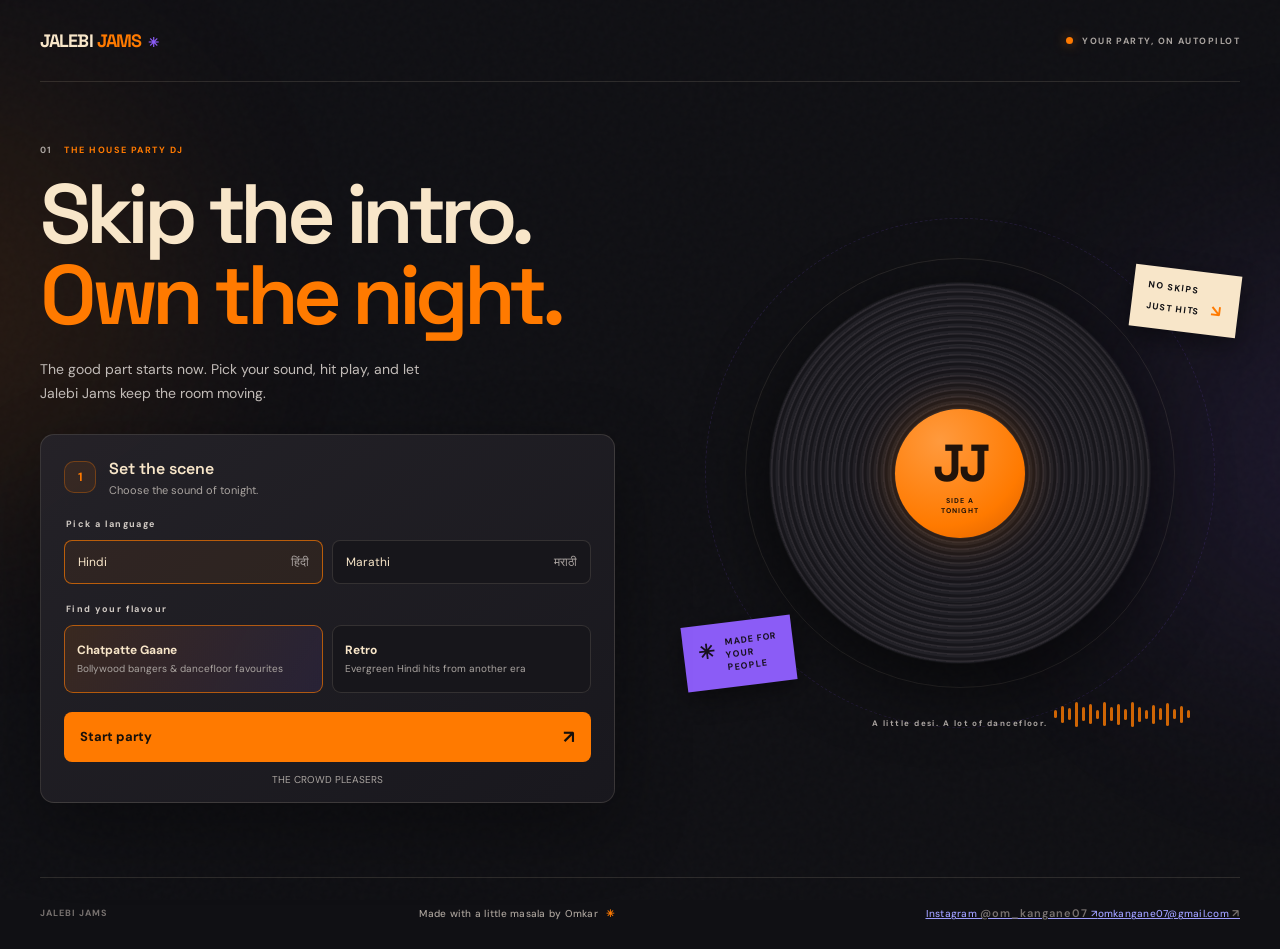
==== index.html @ 8feb36ad "Add public Instagram and email links" ====
<!doctype html>
<html lang="en">
<head>
  <meta charset="utf-8">
  <meta name="viewport" content="width=device-width, initial-scale=1">
  <meta name="theme-color" content="#101014">
  <meta name="description" content="Jalebi Jams — Skip the intro. Own the night.">
  <title>Jalebi Jams — Own the night</title>
  <link rel="preconnect" href="https://fonts.googleapis.com">
  <link rel="preconnect" href="https://fonts.gstatic.com" crossorigin>
  <link href="https://fonts.googleapis.com/css2?family=DM+Sans:wght@400;500;600;700&family=Space+Grotesk:wght@400;500;600;700&display=swap" rel="stylesheet">
  <link rel="stylesheet" href="assets/css/style.css">
  <script type="module" src="assets/js/app.js"></script>
</head>
<body>
  <div class="ambient ambient-one" aria-hidden="true"></div><div class="ambient ambient-two" aria-hidden="true"></div>
  <header class="topbar"><a class="wordmark" href="#top" aria-label="Jalebi Jams home">JALEBI<span>JAMS</span><i>✳</i></a><div class="topbar-note"><span class="live-dot"></span> YOUR PARTY, ON AUTOPILOT</div></header>
  <main id="top">
    <div class="setup-view" id="setup-view">
    <section class="hero" aria-labelledby="headline">
      <div class="hero-copy">
        <p class="eyebrow"><span>01</span> THE HOUSE PARTY DJ</p>
        <h1 id="headline">Skip the intro.<br><em>Own the night.</em></h1>
        <p class="intro">The good part starts now. Pick your sound, hit play, and let Jalebi Jams keep the room moving.</p>
        <form class="setup-card" id="party-form">
          <div class="step-heading"><span class="step-number">1</span><div><h2>Set the scene</h2><p>Choose the sound of tonight.</p></div></div>
          <fieldset><legend>Pick a language</legend><div class="choice-row" id="language-options">
            <label class="choice"><input type="radio" name="language" value="hindi" checked><span>Hindi <b>हिंदी</b></span></label>
            <label class="choice"><input type="radio" name="language" value="marathi"><span>Marathi <b>मराठी</b></span></label>
          </div></fieldset>
          <fieldset class="category-field"><legend>Find your flavour</legend><div class="category-grid" id="category-options" aria-live="polite"></div></fieldset>
          <button class="start-button" type="submit"><span>Start party</span><span class="button-arrow" aria-hidden="true">↗</span></button>
          <p class="form-note" id="form-note" aria-live="polite">Your DJ is ready when you are.</p>
        </form>
      </div>
      <aside class="visual" aria-label="Jalebi Jams sound in motion">
        <div class="orbit orbit-a"></div><div class="orbit orbit-b"></div><div class="vinyl"><div class="vinyl-label"><span>JJ</span><small>SIDE A<br>TONIGHT</small></div></div>
        <div class="visual-sticker sticker-top">NO SKIPS<br>JUST HITS <b>↘</b></div><div class="visual-sticker sticker-bottom"><span>✳</span> MADE FOR<br>YOUR PEOPLE</div>
        <div class="sound-bars" aria-hidden="true"><i></i><i></i><i></i><i></i><i></i><i></i><i></i><i></i><i></i><i></i><i></i><i></i><i></i><i></i><i></i><i></i><i></i><i></i><i></i><i></i></div><p class="visual-caption">A little desi. A lot of dancefloor.</p>
      </aside>
    </section>
    </div>
    <section class="player-view" id="player-panel" hidden aria-label="Jalebi Jams player" aria-live="polite">
      <div class="player-heading"><button class="back-button" id="exit-button" type="button"><span aria-hidden="true">←</span> Change sound</button><span class="player-context" id="player-context">Hindi · Chatpatte Gaane</span></div>
      <div class="player-panel">
        <div class="player-topline"><span class="player-live"><i></i> <span id="party-status">READY</span></span><span class="player-kicker">THE PARTY MIX</span></div>
        <div class="player-main">
          <div class="artwork-frame" id="artwork-frame"><div class="artwork-placeholder"><span>JJ</span><small>JALEBI JAMS</small></div><div class="artwork-glow" aria-hidden="true"></div></div>
          <div class="track-area">
            <p class="eyebrow">NOW ON THE DECKS</p><h2 id="track-title">Waiting for your first track</h2><p class="track-artist" id="track-artist">Your party mix starts here</p>
            <div class="waveform" id="waveform" aria-hidden="true"></div>
            <div class="timeline"><span id="elapsed-time">0:00</span><div class="progress-track"><span id="progress-fill"></span></div><span id="duration-time">0:00</span></div>
            <div class="player-controls">
              <button class="play-button" id="play-button" type="button" aria-label="Pause" title="Pause" data-state="playing">
                <svg class="play-icon" viewBox="0 0 24 24" aria-hidden="true"><path d="M8 5.5v13l11-6.5z"/></svg>
                <svg class="pause-icon" viewBox="0 0 24 24" aria-hidden="true"><path d="M7.5 5.5h3.8v13H7.5zM15.2 5.5H19v13h-3.8z"/></svg>
              </button>
              <button class="control-button" id="skip-button" type="button" aria-label="Skip track" title="Skip track"><svg viewBox="0 0 24 24" aria-hidden="true"><path d="M5 18V6l9 6-9 6Zm10-12h3v12h-3z"/></svg></button>
              <label class="volume-control"><span aria-hidden="true">VOL</span><input id="volume-control" type="range" min="0" max="1" step="0.01" value="0.8" aria-label="Volume"></label>
            </div>
            <p class="player-message" id="player-message" aria-live="polite">The DJ has the decks.</p>
          </div>
        </div>
        <div class="player-footer"><span><i></i> AUTO DJ</span><span>CONTINUOUS MIX</span></div>
      </div>
    </section>
  </main>
  <footer><span class="footer-brand">JALEBI JAMS</span><span class="creator-credit">Made with a little masala by Omkar <b>✳</b></span><nav class="footer-links" aria-label="Social and contact"><a href="https://www.instagram.com/om_kangane07/" target="_blank" rel="noopener noreferrer" aria-label="Instagram @om_kangane07">Instagram <span>@om_kangane07</span> ↗</a><a href="mailto:omkangane07@gmail.com">omkangane07@gmail.com <span aria-hidden="true">↗</span></a></nav></footer>
</body>
</html>
---- assets/css/style.css ----
:root {
  color-scheme: dark;
  --ink: #101014;
  --panel: #1a191f;
  --panel-soft: #201e25;
  --cream: #f8e6c9;
  --muted: #aaa4a0;
  --orange: #ff7a00;
  --violet: #8b5cf6;
  --line: rgba(248, 230, 201, .13);
  --display: "Space Grotesk", sans-serif;
  --body: "DM Sans", sans-serif;
}

* { box-sizing: border-box; }
html { scroll-behavior: smooth; }
body {
  margin: 0;
  min-height: 100vh;
  overflow-x: hidden;
  background: var(--ink);
  color: var(--cream);
  font-family: var(--body);
}
body::before {
  position: fixed;
  z-index: -1;
  inset: 0;
  background-image: url("data:image/svg+xml,%3Csvg viewBox='0 0 180 180' xmlns='http://www.w3.org/2000/svg'%3E%3Cfilter id='n'%3E%3CfeTurbulence type='fractalNoise' baseFrequency='.9' numOctaves='3' stitchTiles='stitch'/%3E%3C/filter%3E%3Crect width='100%25' height='100%25' filter='url(%23n)' opacity='.16'/%3E%3C/svg%3E");
  content: "";
  opacity: .12;
  pointer-events: none;
}
button, input { font: inherit; }
button { color: inherit; }
[hidden] { display: none !important; }

.ambient {
  position: fixed;
  z-index: -1;
  width: 390px;
  height: 390px;
  border-radius: 50%;
  filter: blur(130px);
  opacity: .13;
  pointer-events: none;
}
.ambient-one { top: 12%; left: -250px; background: var(--orange); }
.ambient-two { top: 29%; right: -250px; background: var(--violet); }
.topbar, main, footer { width: min(1200px, calc(100% - 64px)); margin-inline: auto; }
.topbar {
  height: 82px;
  display: flex;
  align-items: center;
  justify-content: space-between;
  border-bottom: 1px solid var(--line);
}
.wordmark {
  color: var(--cream);
  font: 700 18px var(--display);
  letter-spacing: -.9px;
  text-decoration: none;
}
.wordmark span { margin-left: 4px; color: var(--orange); }
.wordmark i { margin-left: 7px; color: var(--violet); font-size: 13px; font-style: normal; }
.topbar-note, .eyebrow, legend, .visual-caption, .player-kicker, .player-footer {
  font-size: 9px;
  font-weight: 700;
  letter-spacing: 1.45px;
}
.topbar-note { display: flex; align-items: center; gap: 9px; color: var(--muted); }
.live-dot, .player-live i {
  width: 7px;
  height: 7px;
  border-radius: 50%;
  background: var(--orange);
  box-shadow: 0 0 12px #ff7a0088;
}

.hero {
  min-height: 700px;
  padding: 62px 0 74px;
  display: grid;
  grid-template-columns: 1.03fr .97fr;
  align-items: center;
  gap: 45px;
}
.hero-copy { position: relative; z-index: 1; max-width: 575px; }
.eyebrow { margin: 0 0 18px; color: var(--orange); }
.eyebrow span { margin-right: 8px; color: var(--muted); }
h1, h2, p { margin-top: 0; }
h1 {
  margin-bottom: 20px;
  font: 600 clamp(54px, 6.6vw, 84px)/.97 var(--display);
  letter-spacing: -.065em;
}
h1 em { color: var(--orange); font-style: normal; }
.intro { max-width: 420px; margin-bottom: 28px; color: #c2bcb8; font-size: 14px; line-height: 1.75; }

.setup-card {
  padding: 23px 23px 15px;
  border: 1px solid var(--line);
  border-radius: 14px;
  background: linear-gradient(145deg, rgba(37, 35, 41, .96), rgba(25, 24, 30, .98));
  box-shadow: 0 24px 75px #0005;
}
.step-heading { display: flex; align-items: center; gap: 13px; margin-bottom: 21px; }
.step-number {
  width: 32px;
  height: 32px;
  display: grid;
  place-items: center;
  border: 1px solid #ff7a0050;
  border-radius: 10px;
  background: #ff7a0016;
  color: var(--orange);
  font-size: 12px;
  font-weight: 700;
}
.step-heading h2 { margin: 0 0 4px; font: 600 16px var(--display); }
.step-heading p { margin: 0; color: var(--muted); font-size: 11px; }
fieldset { margin: 0 0 19px; padding: 0; border: 0; }
legend { margin-bottom: 10px; color: #d2cbc5; font-size: 9px; }
.choice-row { display: flex; gap: 9px; }
.choice { flex: 1; cursor: pointer; }
.choice input { position: absolute; width: 1px; height: 1px; opacity: 0; }
.choice span {
  height: 44px;
  padding: 0 13px;
  display: flex;
  align-items: center;
  justify-content: space-between;
  border: 1px solid var(--line);
  border-radius: 8px;
  background: #17161b;
  font-size: 12px;
  transition: border-color .2s ease, background .2s ease, transform .2s ease;
}
.choice b { color: #aaa3a0; font-weight: 500; }
.choice input:checked + span { border-color: #ff7a00aa; background: #ff7a0011; }
.choice:hover span { transform: translateY(-1px); }
.choice input:focus-visible + span, .category-card:focus-visible, button:focus-visible, input:focus-visible { outline: 2px solid var(--cream); outline-offset: 3px; }
.category-grid { display: grid; grid-template-columns: repeat(2, 1fr); gap: 9px; }
.category-card {
  min-height: 68px;
  padding: 12px;
  border: 1px solid var(--line);
  border-radius: 9px;
  background: #17161b;
  color: var(--cream);
  text-align: left;
  cursor: pointer;
  transition: border-color .2s ease, background .2s ease, transform .2s ease;
}
.category-card:hover { transform: translateY(-2px); border-color: #ffffff42; }
.category-card[aria-pressed="true"] { border-color: #ff7a00a0; background: linear-gradient(120deg, #ff7a001d, #8b5cf619); }
.category-name { display: block; margin-bottom: 4px; font-size: 12px; font-weight: 700; }
.category-desc { display: block; color: var(--muted); font-size: 10px; line-height: 1.45; }
.start-button {
  width: 100%;
  height: 50px;
  padding: 0 16px;
  display: flex;
  align-items: center;
  justify-content: space-between;
  border: 0;
  border-radius: 8px;
  background: var(--orange);
  color: #17100a;
  font-size: 13px;
  font-weight: 700;
  cursor: pointer;
  transition: background .2s ease, transform .2s ease, box-shadow .2s ease;
}
.start-button:hover { transform: translateY(-2px); background: #ff8a1d; box-shadow: 0 10px 28px #ff7a0028; }
.start-button:disabled { opacity: .65; cursor: wait; transform: none; }
.button-arrow { font-size: 18px; }
.form-note { min-height: 14px; margin: 11px 0 0; color: var(--muted); font-size: 10px; text-align: center; }

.visual { position: relative; height: 540px; display: grid; place-items: center; isolation: isolate; }
.orbit { position: absolute; width: 430px; height: 430px; border: 1px solid #f8e6c91a; border-radius: 50%; }
.orbit-b { width: 510px; height: 510px; border-style: dashed; border-color: #8b5cf626; }
.vinyl {
  position: relative;
  width: min(380px, 75vw);
  aspect-ratio: 1;
  border-radius: 50%;
  background: repeating-radial-gradient(circle at center, #222127 0 2px, #17161b 3px 5px, #2d2a30 6px 7px);
  box-shadow: 0 20px 75px #0009, 0 0 0 1px #ffffff0d;
  animation: spin 42s linear infinite;
}
.vinyl::before, .vinyl::after { position: absolute; inset: 8%; border: 1px solid #ffffff0d; border-radius: 50%; content: ""; }
.vinyl::after { inset: 16%; }
.vinyl-label {
  position: absolute;
  inset: 33%;
  display: flex;
  flex-direction: column;
  align-items: center;
  justify-content: center;
  border-radius: 50%;
  background: radial-gradient(circle at 35% 25%, #ff9a3e, var(--orange) 66%, #d95e00);
  color: #21130a;
  box-shadow: 0 0 45px #ff7a0040;
}
.vinyl-label span { font: 700 clamp(32px, 5vw, 52px) var(--display); letter-spacing: -.08em; }
.vinyl-label small { font-size: 7px; font-weight: 700; letter-spacing: 1px; line-height: 1.5; text-align: center; }
.visual-sticker { position: absolute; z-index: 2; padding: 13px 15px; background: var(--cream); box-shadow: 0 8px 24px #0006; color: var(--ink); font-size: 9px; font-weight: 700; letter-spacing: 1px; line-height: 1.45; }
.sticker-top { top: 67px; right: 1px; transform: rotate(7deg); }
.sticker-top b { margin-left: 8px; color: var(--orange); font-size: 16px; }
.sticker-bottom { bottom: 57px; left: 4px; transform: rotate(-7deg); background: var(--violet); color: #17101e; }
.sticker-bottom span { float: left; margin-right: 9px; font-size: 20px; }
.sound-bars { position: absolute; right: 50px; bottom: 15px; height: 28px; display: flex; align-items: center; gap: 4px; }
.sound-bars i { width: 3px; height: var(--h); border-radius: 5px; background: var(--orange); opacity: .8; animation: wave .8s ease-in-out infinite alternate; animation-delay: var(--d); }
.sound-bars i:nth-child(1){--h:8px;--d:-.2s}.sound-bars i:nth-child(2){--h:17px;--d:-.6s}.sound-bars i:nth-child(3){--h:12px;--d:-.4s}.sound-bars i:nth-child(4){--h:25px;--d:-.1s}.sound-bars i:nth-child(5){--h:14px;--d:-.3s}.sound-bars i:nth-child(6){--h:20px;--d:-.5s}.sound-bars i:nth-child(7){--h:9px;--d:-.2s}.sound-bars i:nth-child(8){--h:24px;--d:-.7s}.sound-bars i:nth-child(9){--h:14px;--d:-.4s}.sound-bars i:nth-child(10){--h:21px;--d:-.1s}.sound-bars i:nth-child(11){--h:11px;--d:-.3s}.sound-bars i:nth-child(12){--h:25px;--d:-.5s}.sound-bars i:nth-child(13){--h:15px;--d:-.6s}.sound-bars i:nth-child(14){--h:9px;--d:-.2s}.sound-bars i:nth-child(15){--h:19px;--d:-.3s}.sound-bars i:nth-child(16){--h:12px;--d:-.7s}.sound-bars i:nth-child(17){--h:23px;--d:-.5s}.sound-bars i:nth-child(18){--h:10px;--d:-.1s}.sound-bars i:nth-child(19){--h:17px;--d:-.4s}.sound-bars i:nth-child(20){--h:8px;--d:-.6s}
.visual-caption { position: absolute; bottom: 15px; left: 50%; margin: 0; color: var(--muted); font-size: 8px; white-space: nowrap; transform: translateX(-50%); }

/* Party mode is a separate destination, not another section in the setup page. */
.player-view { min-height: calc(100svh - 150px); padding: 38px 0 70px; }
.player-heading { display: flex; align-items: center; justify-content: space-between; margin-bottom: 20px; }
.back-button { display: inline-flex; align-items: center; gap: 10px; padding: 8px 0; border: 0; background: transparent; color: var(--muted); font-size: 12px; cursor: pointer; transition: color .2s ease; }
.back-button:hover { color: var(--cream); }
.back-button span { color: var(--orange); font-size: 19px; transition: transform .2s ease; }
.back-button:hover span { transform: translateX(-3px); }
.player-context { padding: 9px 12px; border: 1px solid var(--line); border-radius: 30px; color: #d0c7bf; font-size: 10px; }
.player-panel {
  position: relative;
  overflow: hidden;
  padding: 24px 28px 0;
  border: 1px solid var(--line);
  border-radius: 18px;
  background: radial-gradient(ellipse at 82% 4%, #8b5cf61a, transparent 36%), linear-gradient(145deg, #211f26, #17161b 72%);
  box-shadow: 0 30px 100px #0007;
}
.player-panel::before { position: absolute; top: -260px; left: 35%; width: 430px; height: 430px; border-radius: 50%; background: #ff7a000d; filter: blur(65px); content: ""; pointer-events: none; }
.player-topline { position: relative; display: flex; align-items: center; justify-content: space-between; padding-bottom: 17px; border-bottom: 1px solid var(--line); color: var(--muted); }
.player-live { display: flex; align-items: center; gap: 9px; color: var(--orange); font-size: 9px; font-weight: 700; letter-spacing: 1.35px; }
.player-live i { display: block; }
.player-kicker { color: #827b79; font-size: 8px; }
.player-main { position: relative; display: grid; grid-template-columns: minmax(240px, 390px) 1fr; align-items: center; gap: clamp(35px, 7vw, 88px); padding: 36px 5% 42px; }
.artwork-frame {
  position: relative;
  overflow: hidden;
  width: 100%;
  aspect-ratio: 1;
  display: grid;
  place-items: center;
  border: 1px solid #ffffff14;
  border-radius: 12px;
  background: radial-gradient(circle at 29% 22%, #9c5df8, #282130 72%);
  background-size: cover;
  background-position: center;
  box-shadow: 0 20px 65px #0009;
}
.artwork-frame::before, .artwork-frame::after { position: absolute; inset: 7%; border: 1px solid #ffffff18; border-radius: 50%; content: ""; pointer-events: none; }
.artwork-frame::after { inset: 16%; }
.artwork-placeholder { position: relative; z-index: 1; width: 52%; aspect-ratio: 1; display: flex; flex-direction: column; align-items: center; justify-content: center; border: 1px solid #ffffff35; border-radius: 50%; background: radial-gradient(circle, #ff7a00 0 27%, #242128 28% 100%); box-shadow: 0 0 55px #ff7a0033; }
.artwork-placeholder span { display: block; width: 100%; color: #1b1410; font: 700 clamp(42px, 6vw, 72px)/1 var(--display); letter-spacing: -.1em; text-align: center; text-indent: .035em; }
.artwork-placeholder small { color: var(--cream); font-size: 7px; letter-spacing: 1px; }
.artwork-glow { position: absolute; z-index: 0; inset: 0; background: linear-gradient(145deg, #ffffff08, transparent 45%, #ff7a0010); pointer-events: none; }
.track-area { min-width: 0; }
.track-area .eyebrow { margin-bottom: 12px; font-size: 8px; }
.track-area h2 { max-width: 620px; margin: 0 0 7px; font: 600 clamp(28px, 4vw, 50px)/1.05 var(--display); letter-spacing: -.045em; }
.track-artist { margin: 0 0 28px; color: var(--muted); font-size: 14px; }
.waveform { height: 50px; display: flex; align-items: center; justify-content: space-between; gap: 3px; margin-bottom: 16px; opacity: .72; }
.waveform i { display: block; width: 3px; min-width: 2px; height: var(--bar-height); border-radius: 4px; background: linear-gradient(to top, var(--orange), #ffc278); transform: scaleY(.38); transform-origin: center; transition: transform .25s ease, opacity .25s ease; }
.player-panel.is-playing .waveform i { animation: wave .55s ease-in-out var(--bar-delay) infinite alternate; }
.timeline { display: flex; align-items: center; gap: 11px; color: var(--muted); font-size: 9px; font-variant-numeric: tabular-nums; }
.progress-track { height: 3px; flex: 1; overflow: hidden; border-radius: 4px; background: #ffffff1a; }
.progress-track span { display: block; width: 0; height: 100%; background: var(--orange); box-shadow: 0 0 10px #ff7a0080; transition: width .2s linear; }
.player-controls { display: flex; align-items: center; gap: 14px; margin-top: 25px; }
.play-button, .control-button {
  display: grid;
  place-items: center;
  border: 0;
  border-radius: 50%;
  cursor: pointer;
  transition: transform .18s ease, box-shadow .25s ease, background .25s ease, color .25s ease;
}
.play-button { position: relative; width: 58px; height: 58px; background: var(--orange); color: #19130e; box-shadow: 0 0 0 7px #ff7a0014, 0 8px 30px #ff7a0030; }
.play-button::before { position: absolute; inset: -7px; border: 1px solid #ff7a0045; border-radius: inherit; content: ""; transition: transform .3s ease, border-color .3s ease; }
.play-button:hover { transform: scale(1.06); box-shadow: 0 0 0 9px #ff7a0018, 0 10px 34px #ff7a0050; }
.play-button:active { transform: scale(.94); }
.play-button svg { position: absolute; width: 24px; height: 24px; fill: currentColor; transition: opacity .18s ease, transform .24s cubic-bezier(.2,.8,.2,1); }
.play-icon { opacity: 0; transform: scale(.65) rotate(-18deg); }
.pause-icon { opacity: 1; transform: scale(1) rotate(0); }
.play-button[data-state="paused"] .play-icon { opacity: 1; transform: scale(1) rotate(0); }
.play-button[data-state="paused"] .pause-icon { opacity: 0; transform: scale(.65) rotate(18deg); }
.play-button[data-state="paused"] { background: #d8c2ff; box-shadow: 0 0 0 7px #8b5cf620, 0 8px 30px #8b5cf630; }
.play-button[data-state="paused"]::before { border-color: #8b5cf650; }
.control-button { width: 42px; height: 42px; background: #ffffff0c; color: var(--cream); }
.control-button svg { width: 18px; height: 18px; fill: currentColor; }
.control-button:hover { transform: translateX(2px); background: #ffffff18; color: var(--orange); }
.volume-control { display: flex; align-items: center; gap: 10px; margin-left: 6px; color: #918a88; font-size: 8px; font-weight: 700; letter-spacing: 1px; }
.volume-control input { width: 92px; accent-color: var(--orange); cursor: pointer; }
.player-message { min-height: 15px; margin: 16px 0 0; color: var(--muted); font-size: 10px; }
.player-panel.is-empty .player-live { color: var(--muted); }
.player-panel.is-empty .artwork-placeholder { filter: grayscale(.35); }
.player-footer { position: relative; display: flex; justify-content: space-between; padding: 16px 5%; border-top: 1px solid var(--line); color: #817b7a; font-size: 8px; }
.player-footer span:first-child { display: flex; align-items: center; gap: 8px; }
.player-footer i { width: 5px; height: 5px; border-radius: 50%; background: var(--violet); }

.setup-view.is-exiting { animation: screen-out .28s ease forwards; pointer-events: none; }
.player-view.is-entering { animation: screen-in .5s cubic-bezier(.2,.7,.2,1) both; }
.player-view.is-exiting { animation: screen-out .25s ease forwards; pointer-events: none; }
.setup-view.is-entering { animation: screen-in .45s cubic-bezier(.2,.7,.2,1) both; }
footer { min-height: 72px; display: flex; align-items: center; justify-content: space-between; border-top: 1px solid var(--line); color: #a9a19a; font-size: 10px; font-weight: 500; letter-spacing: .25px; }
footer span:first-child { color: #77716f; font-size: 9px; font-weight: 700; letter-spacing: 1px; }
footer span:last-child { font-size: 11px; font-weight: 600; }
footer b { margin-left: 5px; color: var(--orange); }

@keyframes spin { to { transform: rotate(360deg); } }
@keyframes wave { to { transform: scaleY(.9); opacity: .68; } }
@keyframes screen-in { from { opacity: 0; transform: translateY(13px) scale(.99); } to { opacity: 1; transform: translateY(0) scale(1); } }
@keyframes screen-out { to { opacity: 0; transform: translateY(-8px) scale(.99); } }

@media (max-width: 900px) {
  .hero { grid-template-columns: 1fr .8fr; gap: 20px; }
  .visual { height: 440px; }
  .vinyl { width: min(310px, 70vw); }
  .orbit { width: 350px; height: 350px; }
  .orbit-b { width: 410px; height: 410px; }
  .sticker-top { right: -7px; }
  .sticker-bottom { left: -5px; }
  .sound-bars { right: 0; }
  .player-main { grid-template-columns: minmax(220px, 320px) 1fr; gap: 34px; padding-inline: 2%; }
}
@media (max-width: 680px) {
  .topbar, main, footer { width: calc(100% - 36px); }
  .topbar { height: 70px; }
  .topbar-note { font-size: 7px; letter-spacing: 1px; }
  .hero { min-height: 0; padding: 28px 0 48px; display: flex; flex-direction: column; align-items: stretch; gap: 0; }
  .hero-copy { max-width: none; }
  h1 { font-size: clamp(49px, 12.8vw, 68px); letter-spacing: -.065em; }
  .intro { margin-bottom: 22px; font-size: 13px; }
  .setup-card { padding: 19px 16px 14px; }
  .visual { order: -1; height: 290px; margin: 0 0 16px; }
  .vinyl { width: 218px; }
  .orbit { width: 252px; height: 252px; }
  .orbit-b { width: 290px; height: 290px; }
  .sticker-top { top: 18px; right: 0; }
  .sticker-bottom { bottom: 20px; left: 0; }
  .sound-bars { right: 4px; bottom: 1px; }
  .visual-caption { bottom: 1px; left: 10px; transform: none; font-size: 7px; }
  .player-view { min-height: calc(100svh - 140px); padding: 24px 0 46px; }
  .player-heading { margin-bottom: 14px; }
  .player-context { max-width: 60%; padding: 8px 10px; font-size: 9px; text-align: center; }
  .player-panel { padding: 17px 15px 0; border-radius: 14px; }
  .player-topline { padding-bottom: 13px; }
  .player-kicker { font-size: 7px; }
  .player-main { grid-template-columns: 1fr; gap: 24px; padding: 25px 2% 27px; }
  .artwork-frame { width: min(100%, 285px); margin-inline: auto; }
  .track-area h2 { font-size: clamp(26px, 7vw, 36px); }
  .track-artist { margin-bottom: 20px; font-size: 12px; }
  .waveform { height: 40px; }
  .player-controls { gap: 12px; margin-top: 20px; }
  .play-button { width: 54px; height: 54px; }
  .volume-control { gap: 7px; }
  .volume-control input { width: 69px; }
  .player-footer { padding: 14px 2%; font-size: 6px; letter-spacing: 1px; }
  footer { min-height: 79px; align-items: flex-start; justify-content: center; flex-direction: column; gap: 7px; font-size: 10px; }
  footer span:first-child { font-size: 8px; }
  footer span:last-child { font-size: 11px; }
}
@media (prefers-reduced-motion: reduce) {
  *, *::before, *::after { scroll-behavior: auto !important; animation-duration: .01ms !important; animation-iteration-count: 1 !important; transition-duration: .01ms !important; }
}
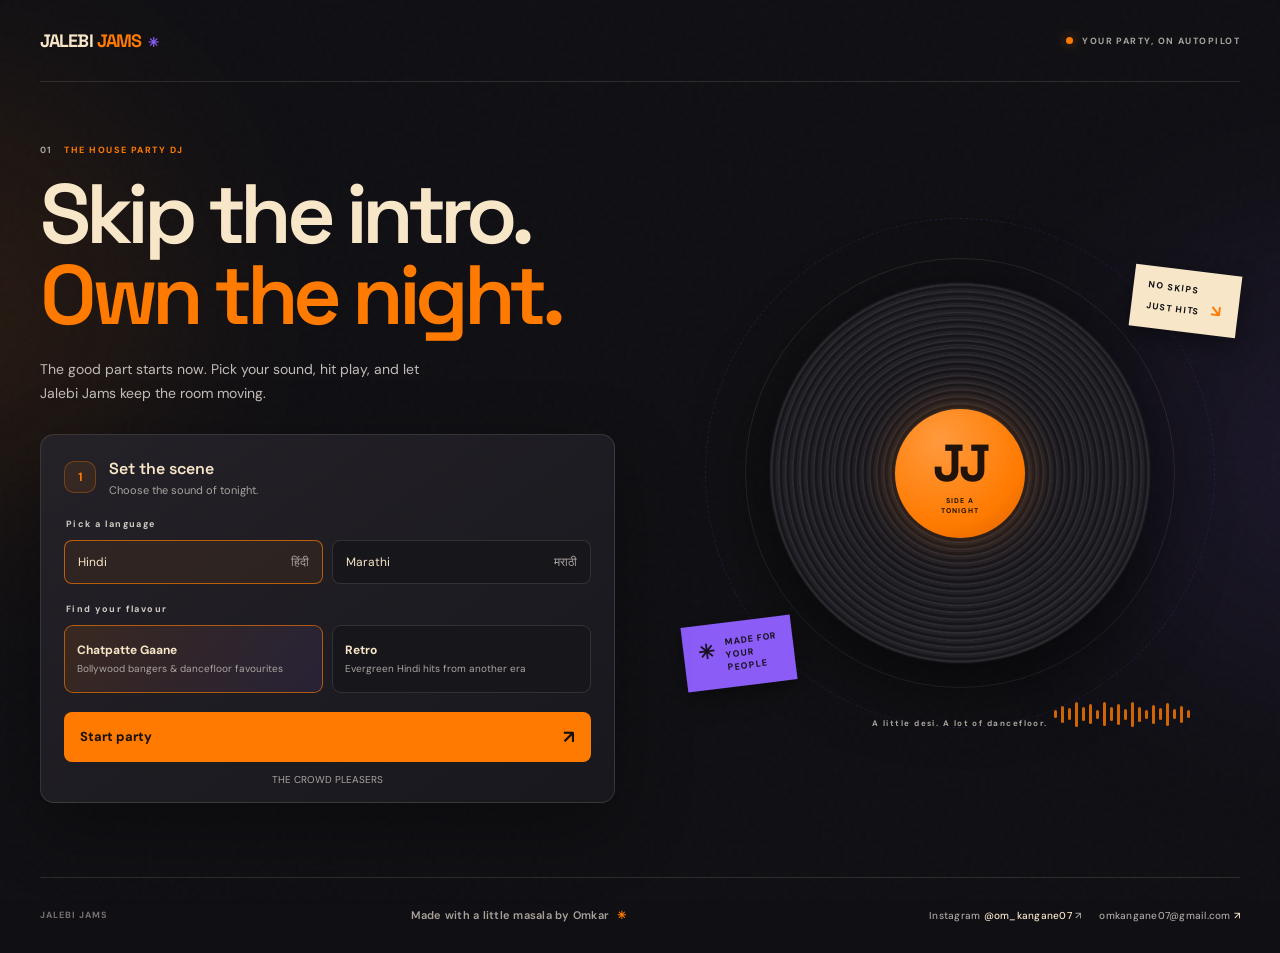
==== commit bcac5755: "Keep a single centered player wordmark" ====
--- a/index.html
+++ b/index.html
@@ -45,7 +45,7 @@
       <div class="player-panel">
         <div class="player-topline"><span class="player-live"><i></i> <span id="party-status">READY</span></span><span class="player-kicker">THE PARTY MIX</span></div>
         <div class="player-main">
-          <div class="artwork-frame" id="artwork-frame"><div class="artwork-placeholder"><span>JJ</span><small>JALEBI JAMS</small></div><div class="artwork-glow" aria-hidden="true"></div></div>
+          <div class="artwork-frame" id="artwork-frame"><div class="artwork-placeholder"><span>JJ</span></div><div class="artwork-glow" aria-hidden="true"></div></div>
           <div class="track-area">
             <p class="eyebrow">NOW ON THE DECKS</p><h2 id="track-title">Waiting for your first track</h2><p class="track-artist" id="track-artist">Your party mix starts here</p>
             <div class="waveform" id="waveform" aria-hidden="true"></div>
--- a/assets/css/style.css
+++ b/assets/css/style.css
@@ -254,8 +254,8 @@
 }
 .artwork-frame::before, .artwork-frame::after { position: absolute; inset: 7%; border: 1px solid #ffffff18; border-radius: 50%; content: ""; pointer-events: none; }
 .artwork-frame::after { inset: 16%; }
-.artwork-placeholder { position: relative; z-index: 1; width: 52%; aspect-ratio: 1; display: flex; flex-direction: column; align-items: center; justify-content: center; border: 1px solid #ffffff35; border-radius: 50%; background: radial-gradient(circle, #ff7a00 0 27%, #242128 28% 100%); box-shadow: 0 0 55px #ff7a0033; }
-.artwork-placeholder span { display: block; width: 100%; color: #1b1410; font: 700 clamp(42px, 6vw, 72px)/1 var(--display); letter-spacing: -.1em; text-align: center; text-indent: .035em; }
+.artwork-placeholder { position: relative; z-index: 1; width: 52%; aspect-ratio: 1; display: flex; flex-direction: column; align-items: center; justify-content: center; border: 1px solid #ffffff35; border-radius: 50%; background: radial-gradient(circle, #ff7a00 0 32%, #242128 33% 100%); box-shadow: 0 0 55px #ff7a0033; }
+.artwork-placeholder span { display: block; width: 72%; color: #1b1410; font: 700 clamp(30px, 4.2vw, 46px)/1 var(--display); letter-spacing: -.06em; text-align: center; }
 .artwork-placeholder small { color: var(--cream); font-size: 7px; letter-spacing: 1px; }
 .artwork-glow { position: absolute; z-index: 0; inset: 0; background: linear-gradient(145deg, #ffffff08, transparent 45%, #ff7a0010); pointer-events: none; }
 .track-area { min-width: 0; }
@@ -304,10 +304,14 @@
 .player-view.is-entering { animation: screen-in .5s cubic-bezier(.2,.7,.2,1) both; }
 .player-view.is-exiting { animation: screen-out .25s ease forwards; pointer-events: none; }
 .setup-view.is-entering { animation: screen-in .45s cubic-bezier(.2,.7,.2,1) both; }
-footer { min-height: 72px; display: flex; align-items: center; justify-content: space-between; border-top: 1px solid var(--line); color: #a9a19a; font-size: 10px; font-weight: 500; letter-spacing: .25px; }
-footer span:first-child { color: #77716f; font-size: 9px; font-weight: 700; letter-spacing: 1px; }
-footer span:last-child { font-size: 11px; font-weight: 600; }
-footer b { margin-left: 5px; color: var(--orange); }
+footer { min-height: 76px; display: grid; grid-template-columns: auto 1fr auto; align-items: center; gap: 24px; border-top: 1px solid var(--line); color: #a9a19a; font-size: 10px; font-weight: 500; letter-spacing: .25px; }
+.footer-brand { color: #77716f; font-size: 9px; font-weight: 700; letter-spacing: 1px; }
+.creator-credit { justify-self: center; font-size: 11px; font-weight: 600; }
+.creator-credit b { margin-left: 5px; color: var(--orange); }
+.footer-links { display: flex; align-items: center; gap: 18px; }
+.footer-links a { color: #aaa4a0; font-size: 10px; text-decoration: none; transition: color .2s ease; }
+.footer-links a:hover { color: var(--orange); }
+.footer-links a span { color: var(--cream); }
 
 @keyframes spin { to { transform: rotate(360deg); } }
 @keyframes wave { to { transform: scaleY(.9); opacity: .68; } }
@@ -358,9 +362,12 @@
   .volume-control { gap: 7px; }
   .volume-control input { width: 69px; }
   .player-footer { padding: 14px 2%; font-size: 6px; letter-spacing: 1px; }
-  footer { min-height: 79px; align-items: flex-start; justify-content: center; flex-direction: column; gap: 7px; font-size: 10px; }
-  footer span:first-child { font-size: 8px; }
-  footer span:last-child { font-size: 11px; }
+  footer { min-height: 90px; grid-template-columns: auto 1fr; gap: 8px 12px; align-content: center; font-size: 10px; }
+  .footer-brand { font-size: 8px; }
+  .creator-credit { justify-self: end; font-size: 10px; }
+  .footer-links { grid-column: 1 / -1; justify-content: space-between; gap: 10px; }
+  .footer-links a { font-size: 9px; }
+  .footer-links a span { color: inherit; }
 }
 @media (prefers-reduced-motion: reduce) {
   *, *::before, *::after { scroll-behavior: auto !important; animation-duration: .01ms !important; animation-iteration-count: 1 !important; transition-duration: .01ms !important; }
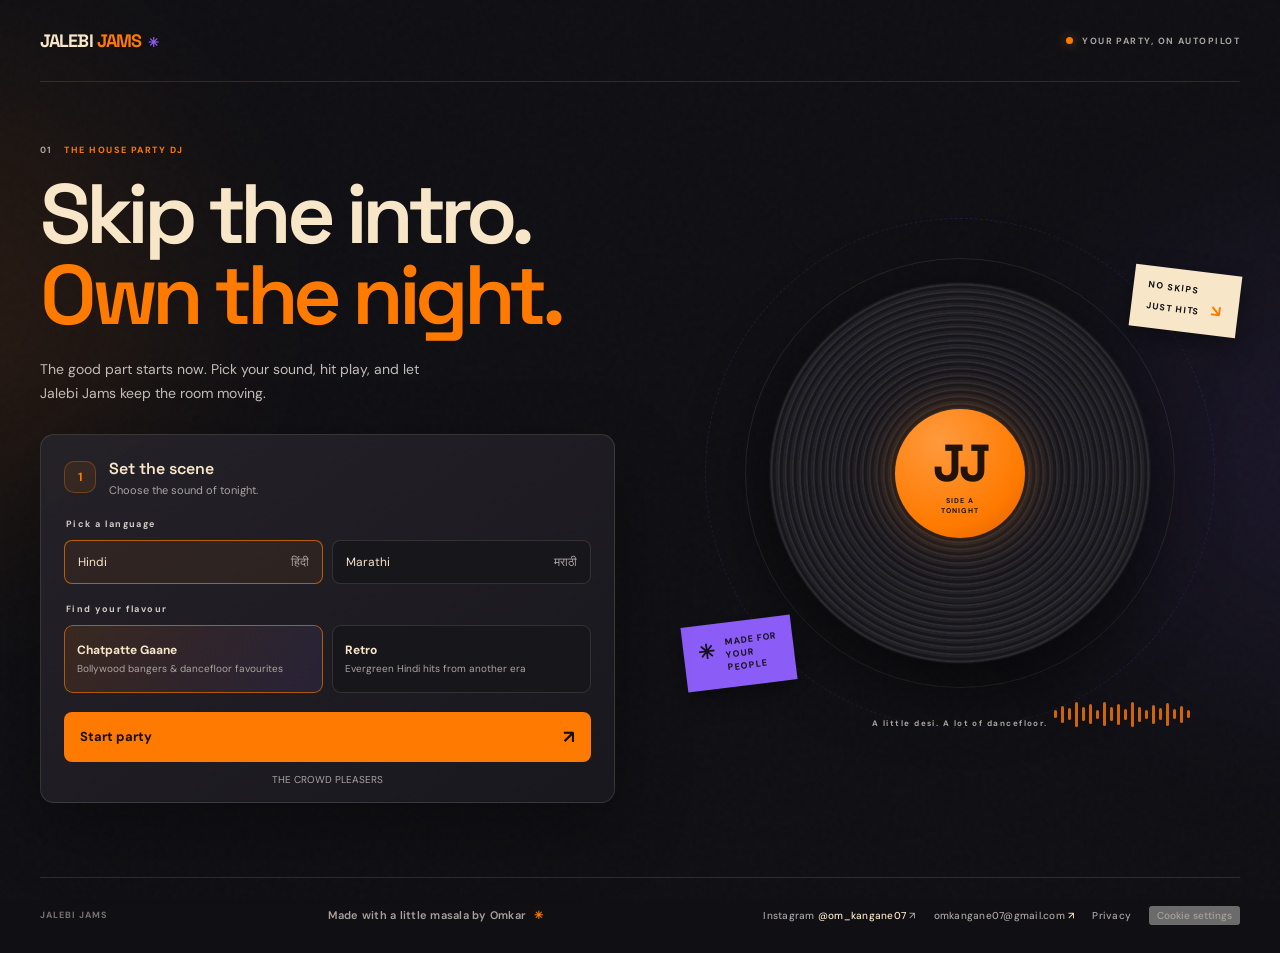
==== commit 951de886: "Add privacy and analytics consent controls" ====
--- a/index.html
+++ b/index.html
@@ -65,7 +65,8 @@
       </div>
     </section>
   </main>
-  <footer><span class="footer-brand">JALEBI JAMS</span><span class="creator-credit">Made with a little masala by Omkar <b>✳</b></span><nav class="footer-links" aria-label="Social and contact"><a href="https://www.instagram.com/om_kangane07/" target="_blank" rel="noopener noreferrer" aria-label="Instagram @om_kangane07">Instagram <span>@om_kangane07</span> ↗</a><a href="mailto:omkangane07@gmail.com">omkangane07@gmail.com <span aria-hidden="true">↗</span></a></nav></footer>
+  <section class="privacy-consent" id="analytics-consent" hidden aria-label="Analytics privacy choices"><div class="privacy-consent-copy"><strong>Help us improve Jalebi Jams</strong><p>Optional Google Analytics helps us understand site visits and usage. It stays off unless you accept. <a href="privacy.html">Read the privacy policy</a>.</p></div><div class="privacy-consent-actions"><button type="button" id="analytics-reject">Reject</button><button type="button" id="analytics-accept">Accept analytics</button></div></section>
+  <footer><span class="footer-brand">JALEBI JAMS</span><span class="creator-credit">Made with a little masala by Omkar <b>✳</b></span><nav class="footer-links" aria-label="Social and contact"><a href="https://www.instagram.com/om_kangane07/" target="_blank" rel="noopener noreferrer" aria-label="Instagram @om_kangane07">Instagram <span>@om_kangane07</span> ↗</a><a href="mailto:omkangane07@gmail.com">omkangane07@gmail.com <span aria-hidden="true">↗</span></a><a href="privacy.html">Privacy</a><button class="privacy-settings" type="button" id="privacy-settings">Cookie settings</button></nav></footer>
 </body>
 </html>
 
--- a/assets/css/style.css
+++ b/assets/css/style.css
@@ -254,9 +254,10 @@
 }
 .artwork-frame::before, .artwork-frame::after { position: absolute; inset: 7%; border: 1px solid #ffffff18; border-radius: 50%; content: ""; pointer-events: none; }
 .artwork-frame::after { inset: 16%; }
-.artwork-placeholder { position: relative; z-index: 1; width: 52%; aspect-ratio: 1; display: flex; flex-direction: column; align-items: center; justify-content: center; border: 1px solid #ffffff35; border-radius: 50%; background: radial-gradient(circle, #ff7a00 0 32%, #242128 33% 100%); box-shadow: 0 0 55px #ff7a0033; }
-.artwork-placeholder span { display: block; width: 72%; color: #1b1410; font: 700 clamp(30px, 4.2vw, 46px)/1 var(--display); letter-spacing: -.06em; text-align: center; }
-.artwork-placeholder small { color: var(--cream); font-size: 7px; letter-spacing: 1px; }
+.artwork-frame.has-artwork::before, .artwork-frame.has-artwork::after { display: none; }
+.artwork-frame.has-artwork .artwork-placeholder { display: none; }
+.artwork-placeholder { position: relative; z-index: 1; width: 52%; aspect-ratio: 1; display: flex; flex-direction: column; align-items: center; justify-content: center; border: 1px solid #ffffff35; border-radius: 50%; background: radial-gradient(circle, #ff7a00 0 36%, #242128 37% 100%); box-shadow: 0 0 55px #ff7a0033; }
+.artwork-placeholder span { display: block; width: 72%; color: #1b1410; font: 700 clamp(22px, 2.8vw, 32px)/1 var(--display); letter-spacing: -.06em; text-align: center; }
 .artwork-glow { position: absolute; z-index: 0; inset: 0; background: linear-gradient(145deg, #ffffff08, transparent 45%, #ff7a0010); pointer-events: none; }
 .track-area { min-width: 0; }
 .track-area .eyebrow { margin-bottom: 12px; font-size: 8px; }
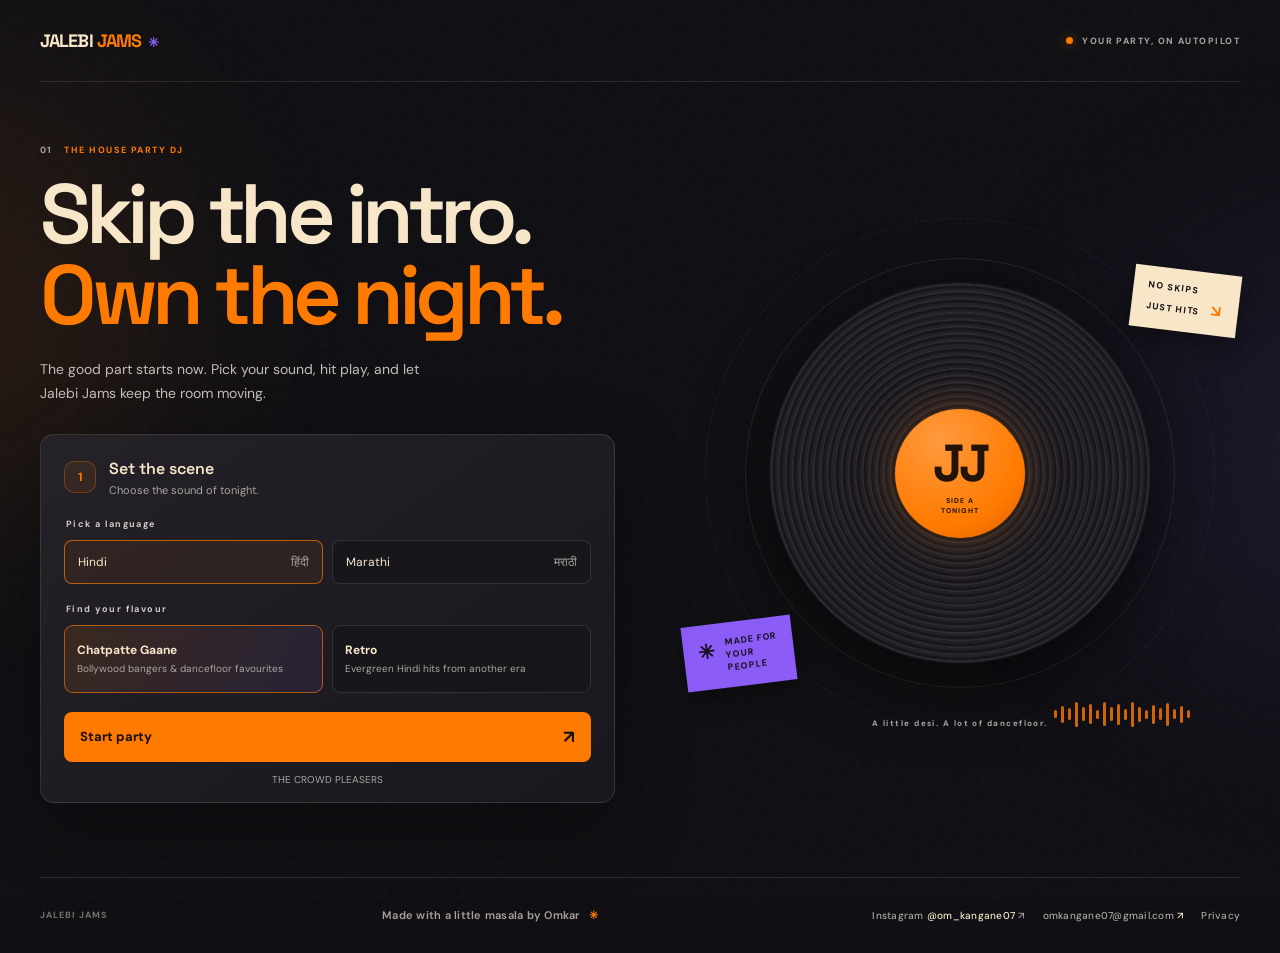
==== commit d0e1551c: "Install Google Tag Manager container" ====
--- a/index.html
+++ b/index.html
@@ -2,6 +2,15 @@
 <html lang="en">
 <head>
   <meta charset="utf-8">
+  <!-- Google Tag Manager -->
+  <script>
+    (function(w,d,s,l,i){w[l]=w[l]||[];w[l].push({'gtm.start':
+    new Date().getTime(),event:'gtm.js'});var f=d.getElementsByTagName(s)[0],
+    j=d.createElement(s),dl=l!=='dataLayer'?'&l='+l:'';j.async=true;j.src=
+    'https://www.googletagmanager.com/gtm.js?id='+i+dl;f.parentNode.insertBefore(j,f);
+    })(window,document,'script','dataLayer','GTM-B837K9PK');
+  </script>
+  <!-- End Google Tag Manager -->
   <meta name="viewport" content="width=device-width, initial-scale=1">
   <meta name="theme-color" content="#101014">
   <meta name="description" content="Jalebi Jams — Skip the intro. Own the night.">
@@ -13,6 +22,9 @@
   <script type="module" src="assets/js/app.js"></script>
 </head>
 <body>
+  <!-- Google Tag Manager (noscript) -->
+  <noscript><iframe src="https://www.googletagmanager.com/ns.html?id=GTM-B837K9PK" height="0" width="0" style="display:none;visibility:hidden"></iframe></noscript>
+  <!-- End Google Tag Manager (noscript) -->
   <div class="ambient ambient-one" aria-hidden="true"></div><div class="ambient ambient-two" aria-hidden="true"></div>
   <header class="topbar"><a class="wordmark" href="#top" aria-label="Jalebi Jams home">JALEBI<span>JAMS</span><i>✳</i></a><div class="topbar-note"><span class="live-dot"></span> YOUR PARTY, ON AUTOPILOT</div></header>
   <main id="top">
@@ -65,8 +77,7 @@
       </div>
     </section>
   </main>
-  <section class="privacy-consent" id="analytics-consent" hidden aria-label="Analytics privacy choices"><div class="privacy-consent-copy"><strong>Help us improve Jalebi Jams</strong><p>Optional Google Analytics helps us understand site visits and usage. It stays off unless you accept. <a href="privacy.html">Read the privacy policy</a>.</p></div><div class="privacy-consent-actions"><button type="button" id="analytics-reject">Reject</button><button type="button" id="analytics-accept">Accept analytics</button></div></section>
-  <footer><span class="footer-brand">JALEBI JAMS</span><span class="creator-credit">Made with a little masala by Omkar <b>✳</b></span><nav class="footer-links" aria-label="Social and contact"><a href="https://www.instagram.com/om_kangane07/" target="_blank" rel="noopener noreferrer" aria-label="Instagram @om_kangane07">Instagram <span>@om_kangane07</span> ↗</a><a href="mailto:omkangane07@gmail.com">omkangane07@gmail.com <span aria-hidden="true">↗</span></a><a href="privacy.html">Privacy</a><button class="privacy-settings" type="button" id="privacy-settings">Cookie settings</button></nav></footer>
+  <footer><span class="footer-brand">JALEBI JAMS</span><span class="creator-credit">Made with a little masala by Omkar <b>✳</b></span><nav class="footer-links" aria-label="Social and contact"><a href="https://www.instagram.com/om_kangane07/" target="_blank" rel="noopener noreferrer" aria-label="Instagram @om_kangane07">Instagram <span>@om_kangane07</span> ↗</a><a href="mailto:omkangane07@gmail.com">omkangane07@gmail.com <span aria-hidden="true">↗</span></a><a href="privacy.html">Privacy</a></nav></footer>
 </body>
 </html>
 
--- a/assets/css/style.css
+++ b/assets/css/style.css
@@ -374,3 +374,27 @@
   *, *::before, *::after { scroll-behavior: auto !important; animation-duration: .01ms !important; animation-iteration-count: 1 !important; transition-duration: .01ms !important; }
 }
 
+
+.privacy-consent { position: fixed; z-index: 20; left: 50%; bottom: 18px; transform: translateX(-50%); width: min(720px, calc(100% - 32px)); display: flex; align-items: center; justify-content: space-between; gap: 20px; padding: 18px 20px; border: 1px solid rgba(248,230,201,.18); border-radius: 14px; background: #252329; box-shadow: 0 16px 48px rgba(0,0,0,.38); color: var(--cream); }
+.privacy-consent[hidden] { display: none; }
+.privacy-consent-copy strong { font-size: 13px; }
+.privacy-consent-copy p { margin: 5px 0 0; color: #b7aeaa; font-size: 11px; line-height: 1.55; }
+.privacy-consent-copy a { color: var(--orange); }
+.privacy-consent-actions { display: flex; flex-shrink: 0; gap: 8px; }
+.privacy-consent-actions button, .privacy-settings { border: 1px solid rgba(248,230,201,.25); border-radius: 8px; padding: 9px 12px; background: transparent; color: var(--cream); font: inherit; font-size: 10px; cursor: pointer; }
+.privacy-consent-actions button:last-child { border-color: var(--orange); background: var(--orange); color: #17120e; font-weight: 700; }
+.privacy-consent-actions button:hover, .privacy-settings:hover { border-color: var(--orange); color: var(--orange); }
+.privacy-consent-actions button:last-child:hover { color: #17120e; }
+.privacy-settings { padding: 0; border: 0; color: #aaa4a0; font-size: 10px; }
+.privacy-page { width: min(800px, calc(100% - 40px)); min-height: 70vh; margin: 64px auto 80px; color: var(--cream); }
+.privacy-page h1 { margin-bottom: 12px; font-size: clamp(42px, 8vw, 72px); }
+.privacy-page h2 { margin: 34px 0 10px; color: var(--orange); font-size: 18px; }
+.privacy-page p, .privacy-page li { color: #b7aeaa; font-size: 14px; line-height: 1.75; }
+.privacy-page a { color: var(--orange); }
+.privacy-back { display: inline-block; margin-bottom: 34px; color: var(--cream) !important; text-decoration: none; }
+@media (max-width: 680px) {
+  .privacy-consent { bottom: 10px; align-items: stretch; flex-direction: column; gap: 12px; padding: 15px; }
+  .privacy-consent-actions { justify-content: flex-end; }
+  .privacy-consent-actions button { flex: 1; }
+  .privacy-page { margin-top: 38px; }
+}
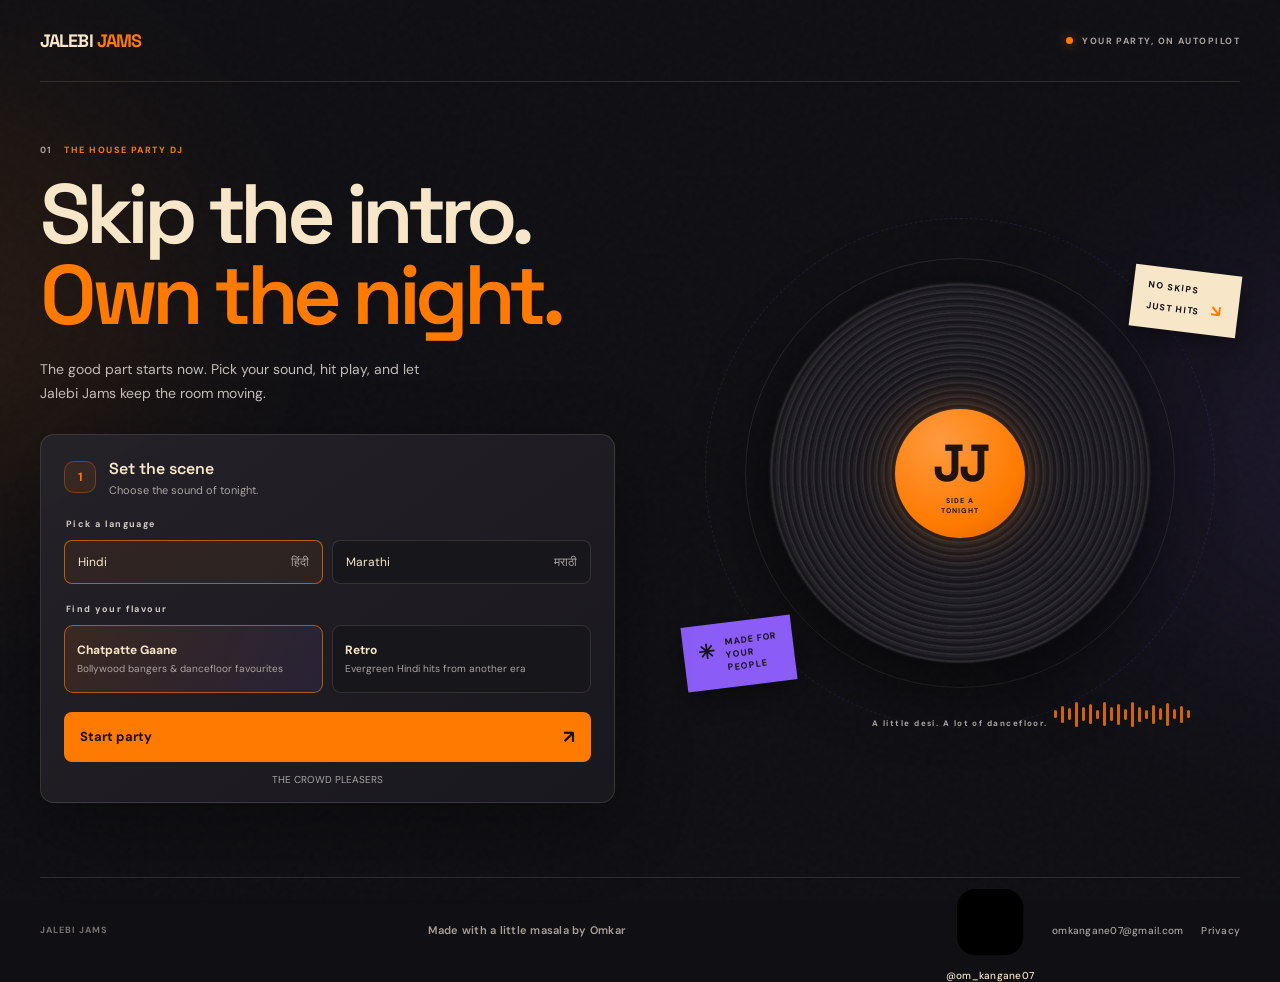
==== commit 684887a8: "Polish player logo and contact links" ====
--- a/index.html
+++ b/index.html
@@ -2,15 +2,14 @@
 <html lang="en">
 <head>
   <meta charset="utf-8">
-  <!-- Google Tag Manager -->
+  <!-- Google tag (GA4) -->
+  <script async src="https://www.googletagmanager.com/gtag/js?id=G-5HXEZGG8L0"></script>
   <script>
-    (function(w,d,s,l,i){w[l]=w[l]||[];w[l].push({'gtm.start':
-    new Date().getTime(),event:'gtm.js'});var f=d.getElementsByTagName(s)[0],
-    j=d.createElement(s),dl=l!=='dataLayer'?'&l='+l:'';j.async=true;j.src=
-    'https://www.googletagmanager.com/gtm.js?id='+i+dl;f.parentNode.insertBefore(j,f);
-    })(window,document,'script','dataLayer','GTM-B837K9PK');
+    window.dataLayer = window.dataLayer || [];
+    function gtag(){window.dataLayer.push(arguments);}
+    gtag('js', new Date());
+    gtag('config', 'G-5HXEZGG8L0');
   </script>
-  <!-- End Google Tag Manager -->
   <meta name="viewport" content="width=device-width, initial-scale=1">
   <meta name="theme-color" content="#101014">
   <meta name="description" content="Jalebi Jams — Skip the intro. Own the night.">
@@ -22,11 +21,8 @@
   <script type="module" src="assets/js/app.js"></script>
 </head>
 <body>
-  <!-- Google Tag Manager (noscript) -->
-  <noscript><iframe src="https://www.googletagmanager.com/ns.html?id=GTM-B837K9PK" height="0" width="0" style="display:none;visibility:hidden"></iframe></noscript>
-  <!-- End Google Tag Manager (noscript) -->
   <div class="ambient ambient-one" aria-hidden="true"></div><div class="ambient ambient-two" aria-hidden="true"></div>
-  <header class="topbar"><a class="wordmark" href="#top" aria-label="Jalebi Jams home">JALEBI<span>JAMS</span><i>✳</i></a><div class="topbar-note"><span class="live-dot"></span> YOUR PARTY, ON AUTOPILOT</div></header>
+  <header class="topbar"><a class="wordmark" href="#top" aria-label="Jalebi Jams home">JALEBI<span>JAMS</span></a><div class="topbar-note"><span class="live-dot"></span> YOUR PARTY, ON AUTOPILOT</div></header>
   <main id="top">
     <div class="setup-view" id="setup-view">
     <section class="hero" aria-labelledby="headline">
@@ -57,7 +53,19 @@
       <div class="player-panel">
         <div class="player-topline"><span class="player-live"><i></i> <span id="party-status">READY</span></span><span class="player-kicker">THE PARTY MIX</span></div>
         <div class="player-main">
-          <div class="artwork-frame" id="artwork-frame"><div class="artwork-placeholder"><span>JJ</span></div><div class="artwork-glow" aria-hidden="true"></div></div>
+          <div class="artwork-frame" id="artwork-frame"><div class="artwork-placeholder"><svg class="player-logo" viewBox="0 0 200 200" role="img" aria-label="Jalebi Jams vinyl and waveform mark" focusable="false">
+  <circle cx="100" cy="100" r="91" fill="#101014" stroke="#ff7a00" stroke-width="8"/>
+  <circle cx="100" cy="100" r="66" fill="none" stroke="#ff7a00" stroke-width="11"/>
+  <circle cx="100" cy="100" r="45" fill="#ff7a00"/>
+  <circle cx="100" cy="100" r="27" fill="#ffc343"/>
+  <circle cx="100" cy="100" r="8" fill="#101014"/>
+  <g fill="none" stroke="#ffc343" stroke-width="6" stroke-linecap="round">
+    <path d="M22 91v18M34 78v44M46 88v24M154 88v24M166 78v44M178 91v18"/>
+  </g>
+  <g fill="none" stroke="#ff9a31" stroke-width="2" opacity=".8">
+    <circle cx="100" cy="100" r="57"/><circle cx="100" cy="100" r="74"/>
+  </g>
+</svg></div><div class="artwork-glow" aria-hidden="true"></div></div>
           <div class="track-area">
             <p class="eyebrow">NOW ON THE DECKS</p><h2 id="track-title">Waiting for your first track</h2><p class="track-artist" id="track-artist">Your party mix starts here</p>
             <div class="waveform" id="waveform" aria-hidden="true"></div>
@@ -77,7 +85,6 @@
       </div>
     </section>
   </main>
-  <footer><span class="footer-brand">JALEBI JAMS</span><span class="creator-credit">Made with a little masala by Omkar <b>✳</b></span><nav class="footer-links" aria-label="Social and contact"><a href="https://www.instagram.com/om_kangane07/" target="_blank" rel="noopener noreferrer" aria-label="Instagram @om_kangane07">Instagram <span>@om_kangane07</span> ↗</a><a href="mailto:omkangane07@gmail.com">omkangane07@gmail.com <span aria-hidden="true">↗</span></a><a href="privacy.html">Privacy</a></nav></footer>
+  <footer><span class="footer-brand">JALEBI JAMS</span><span class="creator-credit">Made with a little masala by Omkar</span><nav class="footer-links" aria-label="Social and contact"><a href="https://www.instagram.com/om_kangane07/" target="_blank" rel="noopener noreferrer" aria-label="Instagram @om_kangane07"><svg class="instagram-icon" viewBox="0 0 24 24" aria-hidden="true" focusable="false"><rect x="3" y="3" width="18" height="18" rx="5"/><circle cx="12" cy="12" r="4"/><circle class="instagram-flash" cx="17.5" cy="6.5" r="1"/></svg><span>@om_kangane07</span></a><a href="mailto:omkangane07@gmail.com">omkangane07@gmail.com</a><a href="privacy.html">Privacy</a></nav></footer>
 </body>
 </html>
-
--- a/assets/css/style.css
+++ b/assets/css/style.css
@@ -375,26 +375,3 @@
 }
 
 
-.privacy-consent { position: fixed; z-index: 20; left: 50%; bottom: 18px; transform: translateX(-50%); width: min(720px, calc(100% - 32px)); display: flex; align-items: center; justify-content: space-between; gap: 20px; padding: 18px 20px; border: 1px solid rgba(248,230,201,.18); border-radius: 14px; background: #252329; box-shadow: 0 16px 48px rgba(0,0,0,.38); color: var(--cream); }
-.privacy-consent[hidden] { display: none; }
-.privacy-consent-copy strong { font-size: 13px; }
-.privacy-consent-copy p { margin: 5px 0 0; color: #b7aeaa; font-size: 11px; line-height: 1.55; }
-.privacy-consent-copy a { color: var(--orange); }
-.privacy-consent-actions { display: flex; flex-shrink: 0; gap: 8px; }
-.privacy-consent-actions button, .privacy-settings { border: 1px solid rgba(248,230,201,.25); border-radius: 8px; padding: 9px 12px; background: transparent; color: var(--cream); font: inherit; font-size: 10px; cursor: pointer; }
-.privacy-consent-actions button:last-child { border-color: var(--orange); background: var(--orange); color: #17120e; font-weight: 700; }
-.privacy-consent-actions button:hover, .privacy-settings:hover { border-color: var(--orange); color: var(--orange); }
-.privacy-consent-actions button:last-child:hover { color: #17120e; }
-.privacy-settings { padding: 0; border: 0; color: #aaa4a0; font-size: 10px; }
-.privacy-page { width: min(800px, calc(100% - 40px)); min-height: 70vh; margin: 64px auto 80px; color: var(--cream); }
-.privacy-page h1 { margin-bottom: 12px; font-size: clamp(42px, 8vw, 72px); }
-.privacy-page h2 { margin: 34px 0 10px; color: var(--orange); font-size: 18px; }
-.privacy-page p, .privacy-page li { color: #b7aeaa; font-size: 14px; line-height: 1.75; }
-.privacy-page a { color: var(--orange); }
-.privacy-back { display: inline-block; margin-bottom: 34px; color: var(--cream) !important; text-decoration: none; }
-@media (max-width: 680px) {
-  .privacy-consent { bottom: 10px; align-items: stretch; flex-direction: column; gap: 12px; padding: 15px; }
-  .privacy-consent-actions { justify-content: flex-end; }
-  .privacy-consent-actions button { flex: 1; }
-  .privacy-page { margin-top: 38px; }
-}
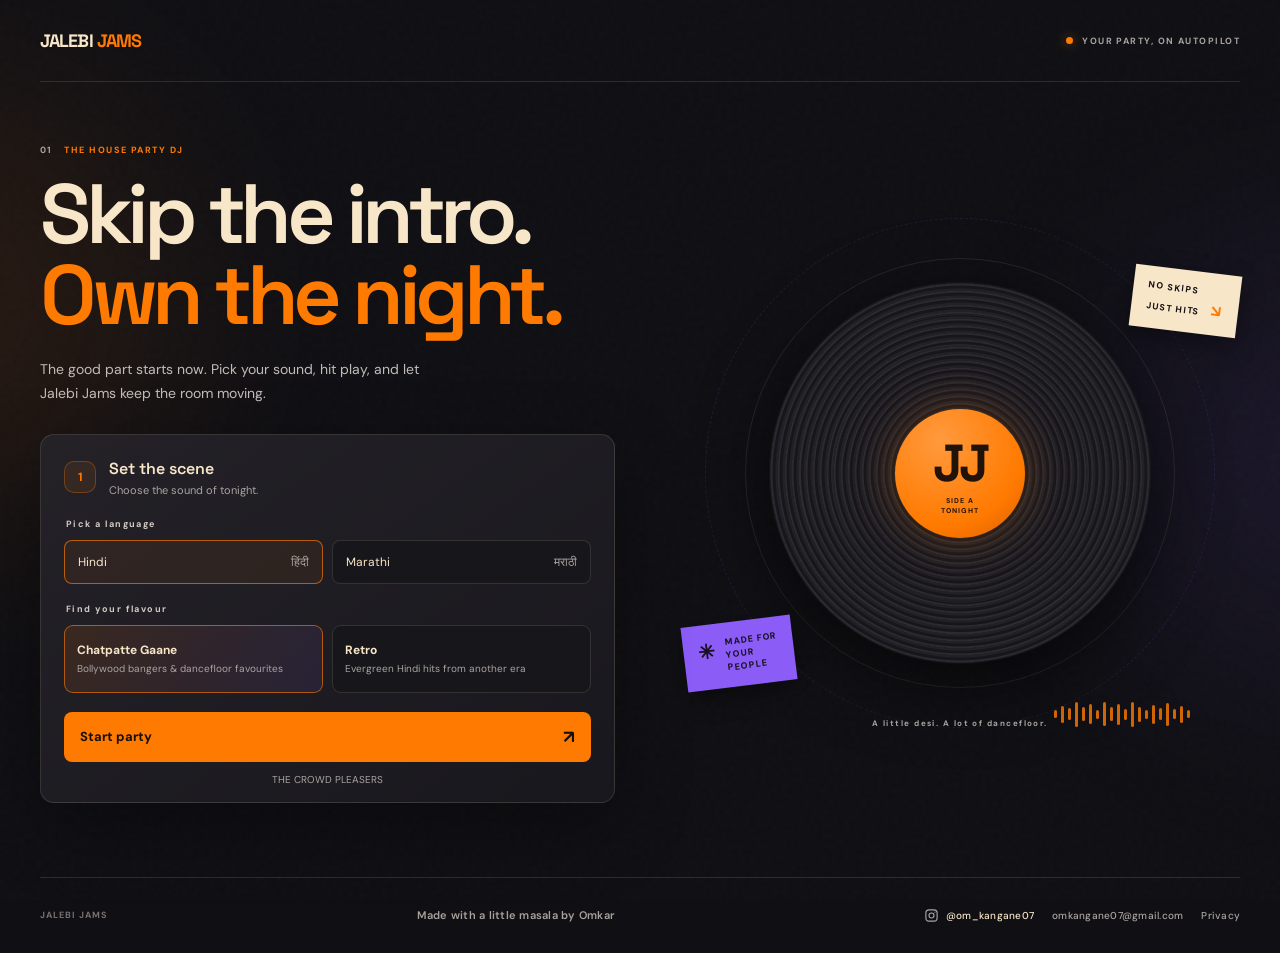
==== commit d179d227: "Use the animated vinyl in the party player" ====
--- a/index.html
+++ b/index.html
@@ -53,19 +53,7 @@
       <div class="player-panel">
         <div class="player-topline"><span class="player-live"><i></i> <span id="party-status">READY</span></span><span class="player-kicker">THE PARTY MIX</span></div>
         <div class="player-main">
-          <div class="artwork-frame" id="artwork-frame"><div class="artwork-placeholder"><svg class="player-logo" viewBox="0 0 200 200" role="img" aria-label="Jalebi Jams vinyl and waveform mark" focusable="false">
-  <circle cx="100" cy="100" r="91" fill="#101014" stroke="#ff7a00" stroke-width="8"/>
-  <circle cx="100" cy="100" r="66" fill="none" stroke="#ff7a00" stroke-width="11"/>
-  <circle cx="100" cy="100" r="45" fill="#ff7a00"/>
-  <circle cx="100" cy="100" r="27" fill="#ffc343"/>
-  <circle cx="100" cy="100" r="8" fill="#101014"/>
-  <g fill="none" stroke="#ffc343" stroke-width="6" stroke-linecap="round">
-    <path d="M22 91v18M34 78v44M46 88v24M154 88v24M166 78v44M178 91v18"/>
-  </g>
-  <g fill="none" stroke="#ff9a31" stroke-width="2" opacity=".8">
-    <circle cx="100" cy="100" r="57"/><circle cx="100" cy="100" r="74"/>
-  </g>
-</svg></div><div class="artwork-glow" aria-hidden="true"></div></div>
+          <div class="artwork-frame player-artwork" id="artwork-frame"><div class="vinyl player-vinyl" aria-hidden="true"><div class="vinyl-label"><span>JJ</span><small>SIDE A<br>TONIGHT</small></div></div><div class="artwork-glow" aria-hidden="true"></div></div>
           <div class="track-area">
             <p class="eyebrow">NOW ON THE DECKS</p><h2 id="track-title">Waiting for your first track</h2><p class="track-artist" id="track-artist">Your party mix starts here</p>
             <div class="waveform" id="waveform" aria-hidden="true"></div>
--- a/assets/css/style.css
+++ b/assets/css/style.css
@@ -62,7 +62,7 @@
   text-decoration: none;
 }
 .wordmark span { margin-left: 4px; color: var(--orange); }
-.wordmark i { margin-left: 7px; color: var(--violet); font-size: 13px; font-style: normal; }
+
 .topbar-note, .eyebrow, legend, .visual-caption, .player-kicker, .player-footer {
   font-size: 9px;
   font-weight: 700;
@@ -256,8 +256,8 @@
 .artwork-frame::after { inset: 16%; }
 .artwork-frame.has-artwork::before, .artwork-frame.has-artwork::after { display: none; }
 .artwork-frame.has-artwork .artwork-placeholder { display: none; }
-.artwork-placeholder { position: relative; z-index: 1; width: 52%; aspect-ratio: 1; display: flex; flex-direction: column; align-items: center; justify-content: center; border: 1px solid #ffffff35; border-radius: 50%; background: radial-gradient(circle, #ff7a00 0 36%, #242128 37% 100%); box-shadow: 0 0 55px #ff7a0033; }
-.artwork-placeholder span { display: block; width: 72%; color: #1b1410; font: 700 clamp(22px, 2.8vw, 32px)/1 var(--display); letter-spacing: -.06em; text-align: center; }
+.artwork-placeholder { position: relative; z-index: 1; width: 52%; aspect-ratio: 1; display: grid; place-items: center; border: 1px solid #ff7a00; border-radius: 50%; background: #111014; box-shadow: 0 0 55px #ff7a0033; }
+.player-logo { display: block; width: 84%; height: 84%; overflow: visible; }
 .artwork-glow { position: absolute; z-index: 0; inset: 0; background: linear-gradient(145deg, #ffffff08, transparent 45%, #ff7a0010); pointer-events: none; }
 .track-area { min-width: 0; }
 .track-area .eyebrow { margin-bottom: 12px; font-size: 8px; }
@@ -308,11 +308,14 @@
 footer { min-height: 76px; display: grid; grid-template-columns: auto 1fr auto; align-items: center; gap: 24px; border-top: 1px solid var(--line); color: #a9a19a; font-size: 10px; font-weight: 500; letter-spacing: .25px; }
 .footer-brand { color: #77716f; font-size: 9px; font-weight: 700; letter-spacing: 1px; }
 .creator-credit { justify-self: center; font-size: 11px; font-weight: 600; }
-.creator-credit b { margin-left: 5px; color: var(--orange); }
+
 .footer-links { display: flex; align-items: center; gap: 18px; }
 .footer-links a { color: #aaa4a0; font-size: 10px; text-decoration: none; transition: color .2s ease; }
 .footer-links a:hover { color: var(--orange); }
 .footer-links a span { color: var(--cream); }
+.footer-links a:has(.instagram-icon) { display: inline-flex; align-items: center; gap: 7px; }
+.instagram-icon { width: 15px; height: 15px; flex: 0 0 auto; fill: none; stroke: currentColor; stroke-width: 1.8; }
+.instagram-icon .instagram-flash { fill: currentColor; stroke: none; }
 
 @keyframes spin { to { transform: rotate(360deg); } }
 @keyframes wave { to { transform: scaleY(.9); opacity: .68; } }
